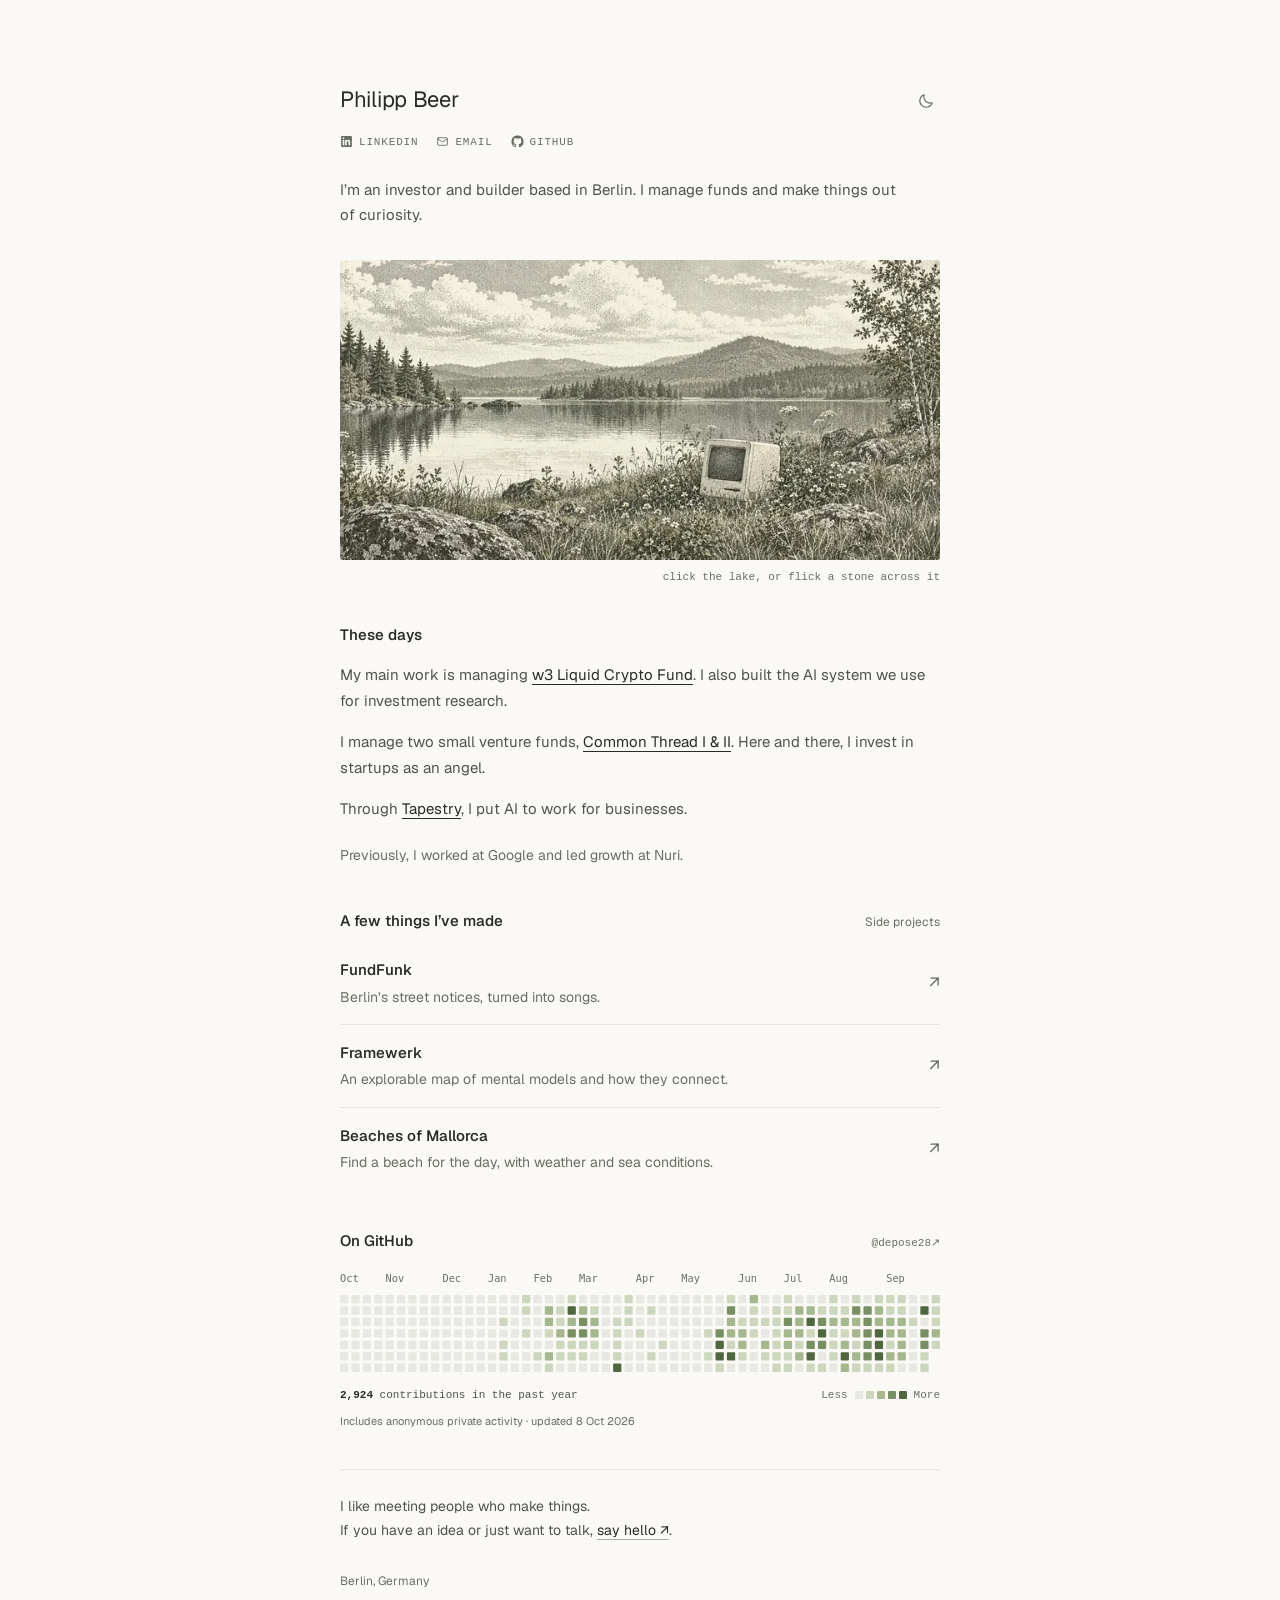
==== index.html @ e9bfef0d "Add geometric PB favicon and complete social sharing metadata" ====
<!doctype html>
<html lang="en" prefix="og: https://ogp.me/ns#">
<head>
  <meta charset="utf-8">
  <meta name="viewport" content="width=device-width, initial-scale=1">
  <title>Philipp Beer</title>
  <meta name="description" content="Investor and builder in Berlin. I manage funds and make things out of curiosity.">
  <link rel="canonical" href="https://philippbeer.me/">
  <meta name="theme-color" content="#faf9f6">
  <script>
    (() => {
      let theme;
      try { theme = localStorage.getItem("philipp-theme"); } catch {}
      if (theme !== "light" && theme !== "dark") {
        theme = matchMedia("(prefers-color-scheme: dark)").matches ? "dark" : "light";
      }
      document.documentElement.dataset.theme = theme;
      document.querySelector('meta[name="theme-color"]').content = theme === "dark" ? "#191c18" : "#faf9f6";
    })();
  </script>
  <meta property="og:type" content="website">
  <meta property="og:site_name" content="Philipp Beer">
  <meta property="og:locale" content="en_GB">
  <meta property="og:title" content="Philipp Beer">
  <meta property="og:description" content="Investor and builder in Berlin. I manage funds and make things out of curiosity.">
  <meta property="og:url" content="https://philippbeer.me/">
  <meta property="og:image" content="https://philippbeer.me/assets/share-lake-v1.jpg">
  <meta property="og:image:secure_url" content="https://philippbeer.me/assets/share-lake-v1.jpg">
  <meta property="og:image:type" content="image/jpeg">
  <meta property="og:image:width" content="1200">
  <meta property="og:image:height" content="600">
  <meta property="og:image:alt" content="A dotted illustration of a vintage computer among wildflowers beside a lake.">
  <meta name="twitter:card" content="summary_large_image">
  <meta name="twitter:title" content="Philipp Beer">
  <meta name="twitter:description" content="Investor and builder in Berlin. I manage funds and make things out of curiosity.">
  <meta name="twitter:image" content="https://philippbeer.me/assets/share-lake-v1.jpg">
  <meta name="twitter:image:alt" content="A dotted illustration of a vintage computer among wildflowers beside a lake.">
  <link rel="icon" href="favicon.ico?v=2" sizes="16x16 32x32 48x48">
  <link rel="icon" href="favicon-32.png?v=2" type="image/png" sizes="32x32">
  <link rel="icon" href="favicon.svg?v=2" type="image/svg+xml" sizes="any">
  <link rel="apple-touch-icon" href="apple-touch-icon.png?v=2" sizes="180x180">
  <link rel="preload" href="assets/fonts/geist-variable.woff2" as="font" type="font/woff2" crossorigin>
  <link rel="stylesheet" href="styles.css">
  <script src="assets/theme.js" defer></script>
  <script src="assets/lake-ripple.js" defer></script>
</head>
<body>
  <a class="skip-link" href="#main">Skip to content</a>
  <main id="main" class="page">
    <header class="intro">
      <div class="intro-top">
        <h1>Philipp Beer</h1>
        <button class="theme-toggle" type="button" aria-label="Dark mode" aria-pressed="false" title="Switch colour theme" hidden>
          <svg class="theme-sun" viewBox="0 0 24 24" fill="none" stroke="currentColor" stroke-width="1.5" stroke-linecap="round" aria-hidden="true"><circle cx="12" cy="12" r="3.5"/><path d="M12 2v2m0 16v2M2 12h2m16 0h2M5 5l1.5 1.5m11 11L19 19M5 19l1.5-1.5m11-11L19 5"/></svg>
          <svg class="theme-moon" viewBox="0 0 24 24" fill="none" stroke="currentColor" stroke-width="1.5" stroke-linecap="round" stroke-linejoin="round" aria-hidden="true"><path d="M20.3 14.4A8.5 8.5 0 0 1 9.6 3.7a8.5 8.5 0 1 0 10.7 10.7Z"/></svg>
        </button>
        <nav class="contact-links" aria-label="Contact and profiles">
          <a class="icon-link" href="https://www.linkedin.com/in/philippbeer/">
            <svg viewBox="0 0 24 24" fill="currentColor" aria-hidden="true"><path d="M20.45 2H3.55C2.69 2 2 2.68 2 3.52v16.96C2 21.32 2.69 22 3.55 22h16.9c.86 0 1.55-.68 1.55-1.52V3.52c0-.84-.69-1.52-1.55-1.52ZM7.93 18.75H4.98V9.2h2.95v9.55ZM6.46 7.9a1.71 1.71 0 1 1 0-3.42 1.71 1.71 0 0 1 0 3.42Zm12.29 10.85h-2.94V14.1c0-1.11-.02-2.53-1.54-2.53-1.55 0-1.79 1.2-1.79 2.45v4.73H9.54V9.2h2.82v1.31h.04c.39-.74 1.35-1.52 2.78-1.52 2.98 0 3.57 1.96 3.57 4.51v5.25Z"/></svg>
            <span class="contact-label">LinkedIn</span>
          </a>
          <a class="icon-link" href="mailto:philippxbeer@gmail.com">
            <svg viewBox="0 0 24 24" fill="none" stroke="currentColor" stroke-width="1.65" stroke-linecap="round" stroke-linejoin="round" aria-hidden="true"><rect x="3" y="5" width="18" height="14" rx="2"/><path d="m3 7 9 6 9-6"/></svg>
            <span class="contact-label">Email</span>
          </a>
          <a class="icon-link" href="https://github.com/depose28">
            <svg viewBox="0 0 24 24" fill="currentColor" aria-hidden="true"><path d="M12 .9a11.1 11.1 0 0 0-3.51 21.63c.56.1.76-.24.76-.53v-2.07c-3.1.67-3.75-1.31-3.75-1.31-.51-1.28-1.24-1.62-1.24-1.62-1.01-.69.08-.67.08-.67 1.12.08 1.71 1.15 1.71 1.15.99 1.7 2.6 1.21 3.24.93.1-.73.39-1.21.71-1.49-2.47-.28-5.07-1.24-5.07-5.49 0-1.21.43-2.2 1.14-2.97-.11-.28-.49-1.41.11-2.93 0 0 .93-.3 3.05 1.13a10.62 10.62 0 0 1 5.55 0c2.12-1.43 3.05-1.13 3.05-1.13.6 1.52.22 2.65.11 2.93.71.77 1.14 1.76 1.14 2.97 0 4.26-2.6 5.2-5.08 5.48.4.35.75 1.02.75 2.06V22c0 .29.2.64.77.53A11.1 11.1 0 0 0 12 .9Z"/></svg>
            <span class="contact-label">GitHub</span>
          </a>
        </nav>
      </div>
      <p class="intro-copy">I’m an investor and builder based in Berlin. I manage funds and make things out of curiosity.</p>
    </header>
    <figure class="landscape">
      <lake-ripple screen="iridescent">
        <img src="assets/lake-720.webp" srcset="assets/lake-720.webp 720w, assets/lake-1440.webp 1440w" sizes="(max-width: 648px) calc(100vw - 48px), 600px" width="1440" height="720" alt="A dotted illustration of a small vintage computer among wildflowers beside a quiet lake." fetchpriority="high" decoding="async">
        <p class="lake-hint" aria-hidden="true"></p>
      </lake-ripple>
    </figure>
    <section class="work" aria-labelledby="work-heading">
      <h2 id="work-heading">These days</h2>
      <p>My main work is managing <a class="work-name" href="https://w3.fund/liquid">w3 Liquid Crypto Fund</a>. I also built the AI system we use for investment research.</p>
      <p>I manage two small venture funds, <a class="work-name" href="https://www.commonthread.capital/">Common Thread I &amp; II</a>. Here and there, I invest in startups as an angel.</p>
      <p>Through <a class="work-name" href="https://tapestry.group/">Tapestry</a>, I put AI to work for businesses.</p>
      <p class="background">Previously, I worked at Google and led growth at Nuri.</p>
    </section>
    <section class="projects" aria-labelledby="projects-heading">
      <div class="section-heading">
        <h2 id="projects-heading">A few things I’ve made</h2>
        <span class="section-note">Side projects</span>
      </div>
      <ul class="project-list">
        <li><a class="project" href="https://fundfunk.berlin/">
          <span class="project-text"><span class="project-name">FundFunk</span><span class="project-description">Berlin’s street notices, turned into songs.</span></span>
          <span class="project-arrow" aria-hidden="true">↗</span>
        </a></li>
        <li><a class="project" href="https://framewerk.dev/">
          <span class="project-text"><span class="project-name">Framewerk</span><span class="project-description">An explorable map of mental models and how they connect.</span></span>
          <span class="project-arrow" aria-hidden="true">↗</span>
        </a></li>
        <li><a class="project" href="https://beachesofmallorca.com/">
          <span class="project-text"><span class="project-name">Beaches of Mallorca</span><span class="project-description">Find a beach for the day, with weather and sea conditions.</span></span>
          <span class="project-arrow" aria-hidden="true">↗</span>
        </a></li>
      </ul>
    </section>
    <!-- activity:start -->
    <section class="activity" aria-labelledby="activity-heading">
      <div class="section-heading">
        <h2 id="activity-heading">On GitHub</h2>
        <a class="activity-profile" href="https://github.com/depose28">@depose28 <span aria-hidden="true">↗</span></a>
      </div>
      <div class="activity-scroll" tabindex="0" role="region" aria-label="GitHub contribution calendar; scroll horizontally to see the full year">
        <img src="assets/github-activity.svg" data-light-src="assets/github-activity.svg" data-dark-src="assets/github-activity-dark.svg" width="580" height="98" alt="2,924 contributions visible on my GitHub profile over the past year. A snapshot from 8 Oct 2026." loading="lazy" decoding="async" aria-describedby="activity-description">
      </div>
      <p id="activity-description" class="sr-only">January 2026: 26; February 2026: 296; March 2026: 269; April 2026: 13; May 2026: 178; June 2026: 270; July 2026: 585; August 2026: 633; September 2026: 556; October 2026: 98. Other months have no recorded contributions.</p>
      <div class="activity-meta">
        <p><strong>2,924</strong> contributions in the past year</p>
        <span class="activity-legend" aria-hidden="true">Less <i style="--level: var(--activity-0)"></i><i style="--level: var(--activity-1)"></i><i style="--level: var(--activity-2)"></i><i style="--level: var(--activity-3)"></i><i style="--level: var(--activity-4)"></i> More</span>
      </div>
      <p class="activity-note">Includes anonymous private activity · updated <time datetime="2026-10-08">8 Oct 2026</time></p>
    </section>
    <!-- activity:end -->
    <footer class="footer">
      <p>I like meeting people who make things.<br>If you have an idea or just want to talk, <a href="mailto:philippxbeer@gmail.com">say hello<span aria-hidden="true"> ↗</span></a>.</p>
      <span class="location">Berlin, Germany</span>
    </footer>
  </main>
</body>
</html>
---- styles.css ----
@font-face {
  font-family: "Geist";
  src: url("assets/fonts/geist-variable.woff2") format("woff2");
  font-style: normal;
  font-weight: 100 900;
  font-display: swap;
}

:root {
  color-scheme: light;
  --paper: #faf9f6;
  --ink: #292b27;
  --body: #50534c;
  --muted: #696e63;
  --line: #e5e5de;
  --accent: #536347;
  --hover: #f0f0e9;
  --selection: #dfe5d5;
  --landscape-filter: none;
  --activity-0: #e7e8e1;
  --activity-1: #ccd7bd;
  --activity-2: #a4b78d;
  --activity-3: #788f61;
  --activity-4: #4f663e;
  font-family: "Geist", -apple-system, BlinkMacSystemFont, "Segoe UI", sans-serif;
  font-synthesis: none;
}

:root[data-theme="dark"] {
  color-scheme: dark;
  --paper: #191c18;
  --ink: #eeeee7;
  --body: #c8cdc2;
  --muted: #a4ac9e;
  --line: #353b31;
  --accent: #b7c8a1;
  --hover: #242a21;
  --selection: #3d4c34;
  --landscape-filter: brightness(.72) saturate(.7);
  --activity-0: #30362d;
  --activity-1: #44523b;
  --activity-2: #657853;
  --activity-3: #90a779;
  --activity-4: #bed2a8;
}

*, *::before, *::after {
  box-sizing: border-box;
}

html {
  -webkit-text-size-adjust: 100%;
  text-size-adjust: 100%;
  background: var(--paper);
}

body {
  margin: 0;
  color: var(--body);
  font-size: 15px;
  line-height: 1.7;
  -webkit-font-smoothing: antialiased;
}

::selection {
  background: var(--selection);
  color: var(--ink);
}

a {
  color: inherit;
  text-decoration-thickness: 1px;
  text-underline-offset: 4px;
}

a:focus-visible,
button:focus-visible {
  outline: 2px solid var(--accent);
  outline-offset: 5px;
}

.skip-link {
  position: absolute;
  top: 8px;
  left: 16px;
  padding: 8px 12px;
  background: var(--paper);
  transform: translateY(-160%);
  z-index: 1;
}

.skip-link:focus {
  transform: translateY(0);
}

.page {
  width: min(100% - 48px, 600px);
  margin: 0 auto;
  padding: 84px 0 48px;
}

.intro-top {
  display: block;
  position: relative;
}

h1 {
  margin: 0;
  padding-right: 52px;
  color: var(--ink);
  font-family: inherit;
  font-size: 22px;
  font-weight: 400;
  letter-spacing: -0.3px;
  line-height: 1.4;
}

.theme-toggle {
  position: absolute;
  top: -5px;
  right: -8px;
  width: 44px;
  height: 44px;
  padding: 0;
  border: 0;
  border-radius: 50%;
  background: transparent;
  color: var(--muted);
  cursor: pointer;
  -webkit-tap-highlight-color: transparent;
}

.theme-toggle:hover {
  background: var(--hover);
  color: var(--ink);
}

.theme-toggle svg {
  position: absolute;
  inset: 13px;
  width: 18px;
  height: 18px;
}

.theme-sun,
[data-theme="dark"] .theme-moon {
  opacity: 0;
}

.theme-moon,
[data-theme="dark"] .theme-sun {
  opacity: 1;
}

/* The browser captures both themes; only a small SVG mask moves between them. */
:root.theme-shift::view-transition-old(root),
:root.theme-shift::view-transition-new(root) {
  animation: none;
  mix-blend-mode: normal;
}

:root.theme-shift::view-transition-group(root) {
  animation-duration: 0s;
}

:root.theme-shift::view-transition-new(root) {
  mask-image: var(--theme-mask);
  mask-size: var(--theme-mask-size);
  mask-repeat: no-repeat;
  mask-position: var(--theme-mask-end);
}

:root.theme-shift::view-transition {
  pointer-events: none;
}

.contact-links {
  display: flex;
  flex-wrap: wrap;
  gap: 0 18px;
  margin-top: 9px;
}

.icon-link {
  display: inline-flex;
  align-items: center;
  gap: 6px;
  min-height: 36px;
  color: var(--muted);
  font-family: ui-monospace, "SFMono-Regular", Consolas, monospace;
  font-size: 11px;
  font-weight: 500;
  letter-spacing: 0.075em;
  line-height: 1.5;
  text-decoration: none;
  text-transform: uppercase;
  transition: color 150ms ease;
}

.icon-link svg {
  width: 13px;
  height: 13px;
}

.icon-link:hover,
.icon-link:focus-visible {
  color: var(--ink);
}

.icon-link:hover .contact-label {
  text-decoration: underline;
  text-underline-offset: 4px;
}

.intro-copy {
  margin: 17px 0 0;
  max-width: 560px;
  text-wrap: pretty;
}

.landscape {
  margin: 32px 0 40px;
}

.landscape img,
.lake-canvas {
  display: block;
  width: 100%;
  height: auto;
  aspect-ratio: 2 / 1;
  border-radius: 3px;
  object-fit: cover;
  filter: var(--landscape-filter);
}

lake-ripple {
  display: block;
  position: relative;
}

lake-ripple:not([data-ready]) .lake-canvas {
  position: absolute;
  inset: 0 auto auto 0;
  visibility: hidden;
}

.lake-canvas {
  touch-action: pan-y pinch-zoom;
  user-select: none;
  -webkit-tap-highlight-color: transparent;
}

.lake-hint {
  min-height: 28px;
  margin: 10px 0 -14px;
  color: var(--muted);
  font: 11px / 14px ui-monospace, "SFMono-Regular", Consolas, monospace;
  text-align: right;
  opacity: 0;
  transition: opacity 400ms ease;
}

lake-ripple[data-ready]:not([data-reduced]) .lake-hint:not(.is-seen) {
  opacity: 1;
}

.lake-controls {
  position: absolute;
  inset: auto 8px 38px;
  display: flex;
  flex-wrap: wrap;
  gap: 6px;
  opacity: 0;
  pointer-events: none;
}

.lake-controls:focus-within {
  opacity: 1;
  pointer-events: auto;
}

.lake-controls button {
  min-height: 44px;
  padding: 8px 12px;
  border: 1px solid var(--line);
  border-radius: 3px;
  background: var(--paper);
  color: var(--ink);
  font: inherit;
  font-size: 12px;
  cursor: pointer;
}

.lake-controls button:hover {
  background: var(--hover);
}

lake-ripple[data-reduced] .lake-controls {
  display: none;
}

h2 {
  margin: 0 0 16px;
  color: var(--ink);
  font-size: 15px;
  font-weight: 550;
  line-height: 1.5;
}

.work p {
  margin: 0 0 16px;
  text-wrap: pretty;
}

.work-name {
  color: var(--ink);
  font-weight: inherit;
}

.work .background {
  margin: 22px 0 0;
  color: var(--muted);
  font-size: 14px;
}

.projects {
  margin-top: 42px;
}

.section-heading {
  display: flex;
  align-items: baseline;
  justify-content: space-between;
  gap: 16px;
}

.section-heading h2 {
  margin-bottom: 10px;
}

.section-note {
  color: var(--muted);
  font-size: 12px;
}

.project-list {
  list-style: none;
  margin: 0;
  padding: 0;
}

.project-list li + li {
  border-top: 1px solid var(--line);
}

.project {
  display: flex;
  align-items: center;
  justify-content: space-between;
  gap: 24px;
  margin-inline: -12px;
  padding: 15px 12px 16px;
  border-radius: 4px;
  text-decoration: none;
  transition: background-color 150ms ease;
}

.project-name, .project-description {
  display: block;
}

.project-name {
  color: var(--ink);
  font-size: 15px;
  font-weight: 550;
}

.project-description {
  margin-top: 3px;
  color: var(--muted);
  font-size: 14px;
  line-height: 1.6;
}

.project-arrow {
  flex-shrink: 0;
  color: var(--muted);
  font-size: 17px;
  transition: color 150ms ease, transform 150ms ease;
}

.project:hover {
  background: var(--hover);
}

.project:hover .project-name {
  text-decoration: underline;
  text-decoration-thickness: 1px;
  text-underline-offset: 4px;
}

.project:hover .project-arrow {
  color: var(--accent);
  transform: translate(2px, -2px);
}

.activity {
  margin-top: 40px;
}

.activity-profile {
  display: inline-flex;
  align-items: center;
  min-height: 24px;
  color: var(--muted);
  font-family: ui-monospace, "SFMono-Regular", Consolas, monospace;
  font-size: 11px;
  text-decoration: none;
}

.activity-profile:hover {
  text-decoration: underline;
}

.activity-scroll {
  overflow-x: auto;
  padding: 10px 0 8px;
  scrollbar-width: thin;
  scrollbar-color: #a4b78d var(--paper);
}

.activity-scroll:focus-visible {
  outline: 2px solid var(--accent);
  outline-offset: 5px;
}

.activity-scroll img {
  display: block;
  width: 100%;
  min-width: 580px;
  height: auto;
}

.activity-meta {
  display: flex;
  flex-wrap: wrap;
  align-items: center;
  justify-content: space-between;
  gap: 8px 16px;
  margin-top: 4px;
  font-family: ui-monospace, "SFMono-Regular", Consolas, monospace;
  font-size: 11px;
}

.activity-meta p {
  margin: 0;
}

.activity-meta strong {
  color: var(--ink);
  font-weight: 550;
}

.activity-legend {
  display: flex;
  align-items: center;
  gap: 3px;
  color: var(--muted);
}

.activity-legend i {
  width: 8px;
  height: 8px;
  border-radius: 1px;
  background: var(--level);
}

.activity-legend i:first-of-type {
  margin-left: 4px;
}

.activity-legend i:last-of-type {
  margin-right: 4px;
}

.activity-note {
  margin: 8px 0 0;
  color: var(--muted);
  font-size: 11px;
}

.sr-only {
  position: absolute;
  width: 1px;
  height: 1px;
  padding: 0;
  margin: -1px;
  overflow: hidden;
  clip-path: inset(50%);
  white-space: nowrap;
  border: 0;
}

.footer {
  margin-top: 38px;
  padding-top: 25px;
  border-top: 1px solid var(--line);
  font-size: 14px;
}

.footer p {
  margin: 0;
}

.footer a {
  color: var(--ink);
  text-decoration-color: #a8ad9e;
}

.footer a:hover {
  text-decoration-color: var(--ink);
}

.location {
  display: block;
  margin-top: 28px;
  color: var(--muted);
  font-size: 12px;
}

@media (max-width: 480px) {
  body {
    font-size: 16px;
  }
  .page {
    padding-top: 40px;
    padding-bottom: 32px;
  }
  .icon-link {
    min-height: 44px;
  }
  .intro-copy {
    margin-top: 18px;
  }
  .landscape {
    margin-top: 26px;
    margin-bottom: 32px;
  }
  .projects {
    margin-top: 34px;
  }
  .section-note {
    display: none;
  }
}

@media (prefers-reduced-motion: reduce) {
  *, *::before, *::after {
    transition: none !important;
  }
}
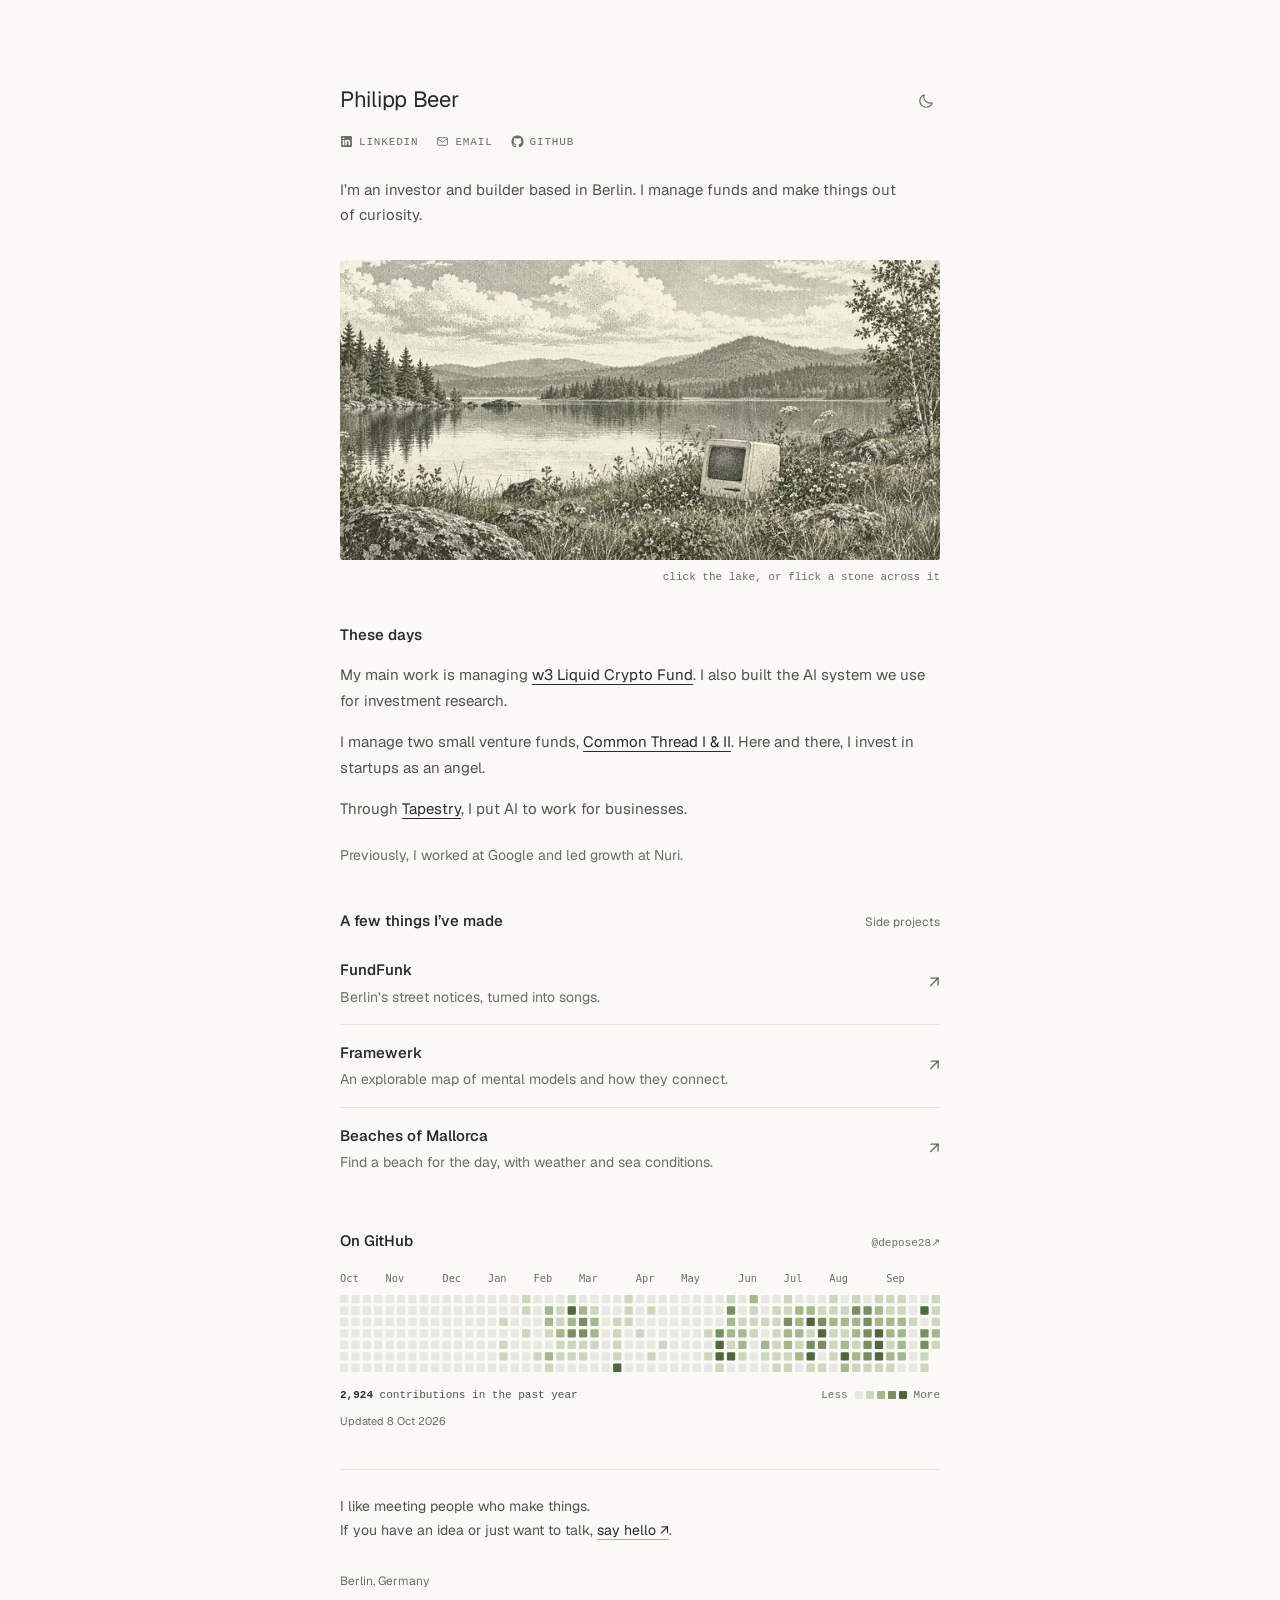
==== commit 09c9a59f: "Simplify contribution calendar note" ====
--- a/index.html
+++ b/index.html
@@ -3,10 +3,18 @@
 <head>
   <meta charset="utf-8">
   <meta name="viewport" content="width=device-width, initial-scale=1">
-  <title>Philipp Beer</title>
-  <meta name="description" content="Investor and builder in Berlin. I manage funds and make things out of curiosity.">
+  <title>Philipp Beer | Investor &amp; Builder</title>
+  <meta name="description" content="Investor and builder based in Berlin. I manage funds, put AI to work for businesses, and make things out of curiosity.">
   <link rel="canonical" href="https://philippbeer.me/">
   <meta name="theme-color" content="#faf9f6">
+  <script type="application/ld+json">
+    {
+      "@context": "https://schema.org",
+      "@type": "WebSite",
+      "name": "Philipp Beer",
+      "url": "https://philippbeer.me/"
+    }
+  </script>
   <script>
     (() => {
       let theme;
@@ -21,8 +29,8 @@
   <meta property="og:type" content="website">
   <meta property="og:site_name" content="Philipp Beer">
   <meta property="og:locale" content="en_GB">
-  <meta property="og:title" content="Philipp Beer">
-  <meta property="og:description" content="Investor and builder in Berlin. I manage funds and make things out of curiosity.">
+  <meta property="og:title" content="Philipp Beer | Investor &amp; Builder">
+  <meta property="og:description" content="Investor and builder based in Berlin. I manage funds, put AI to work for businesses, and make things out of curiosity.">
   <meta property="og:url" content="https://philippbeer.me/">
   <meta property="og:image" content="https://philippbeer.me/assets/share-lake-v1.jpg">
   <meta property="og:image:secure_url" content="https://philippbeer.me/assets/share-lake-v1.jpg">
@@ -31,8 +39,8 @@
   <meta property="og:image:height" content="600">
   <meta property="og:image:alt" content="A dotted illustration of a vintage computer among wildflowers beside a lake.">
   <meta name="twitter:card" content="summary_large_image">
-  <meta name="twitter:title" content="Philipp Beer">
-  <meta name="twitter:description" content="Investor and builder in Berlin. I manage funds and make things out of curiosity.">
+  <meta name="twitter:title" content="Philipp Beer | Investor &amp; Builder">
+  <meta name="twitter:description" content="Investor and builder based in Berlin. I manage funds, put AI to work for businesses, and make things out of curiosity.">
   <meta name="twitter:image" content="https://philippbeer.me/assets/share-lake-v1.jpg">
   <meta name="twitter:image:alt" content="A dotted illustration of a vintage computer among wildflowers beside a lake.">
   <link rel="icon" href="favicon.ico?v=2" sizes="16x16 32x32 48x48">
@@ -118,7 +126,7 @@
         <p><strong>2,924</strong> contributions in the past year</p>
         <span class="activity-legend" aria-hidden="true">Less <i style="--level: var(--activity-0)"></i><i style="--level: var(--activity-1)"></i><i style="--level: var(--activity-2)"></i><i style="--level: var(--activity-3)"></i><i style="--level: var(--activity-4)"></i> More</span>
       </div>
-      <p class="activity-note">Includes anonymous private activity · updated <time datetime="2026-10-08">8 Oct 2026</time></p>
+      <p class="activity-note">Updated <time datetime="2026-10-08">8 Oct 2026</time></p>
     </section>
     <!-- activity:end -->
     <footer class="footer">
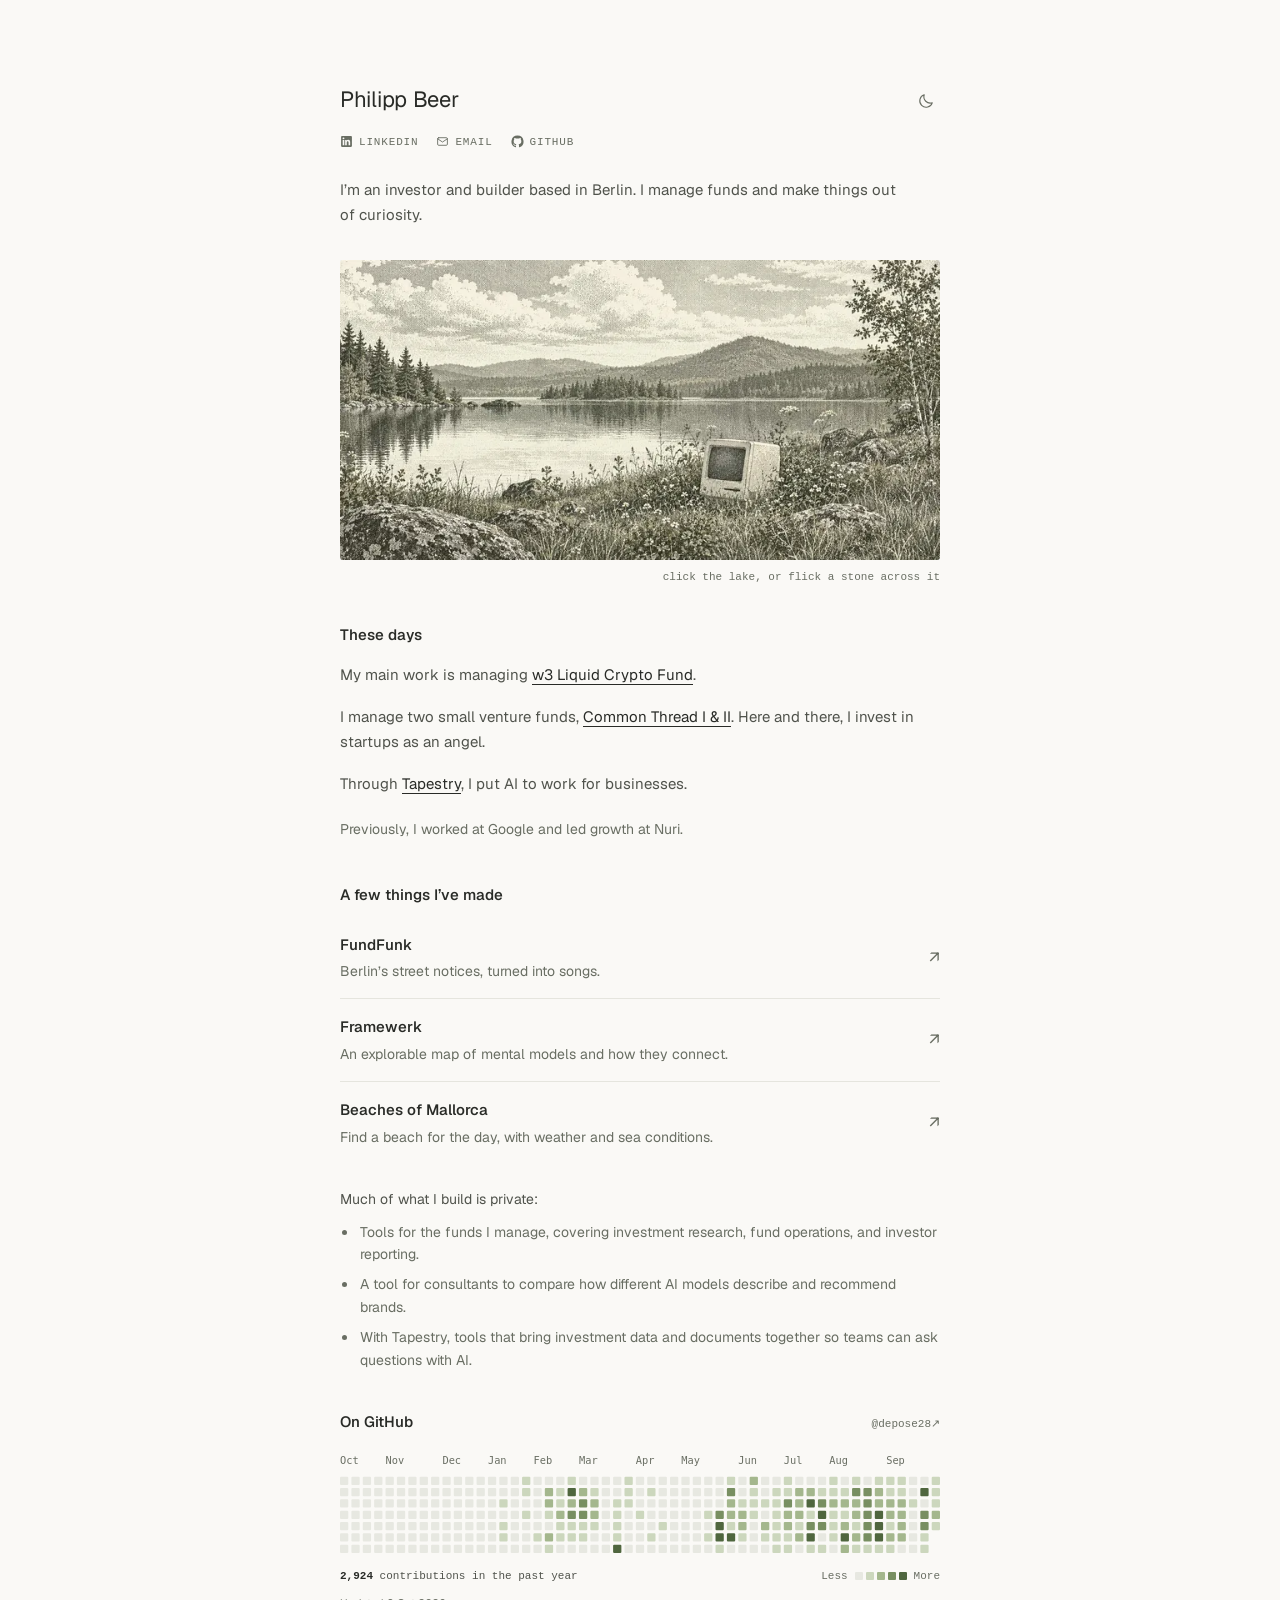
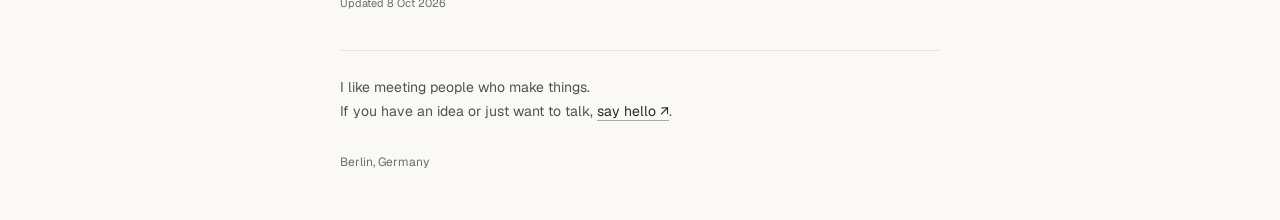
==== commit 15303bcd: "Add understated private-work descriptions" ====
--- a/index.html
+++ b/index.html
@@ -43,10 +43,10 @@
   <meta name="twitter:description" content="Investor and builder based in Berlin. I manage funds, put AI to work for businesses, and make things out of curiosity.">
   <meta name="twitter:image" content="https://philippbeer.me/assets/share-lake-v1.jpg">
   <meta name="twitter:image:alt" content="A dotted illustration of a vintage computer among wildflowers beside a lake.">
-  <link rel="icon" href="favicon.ico?v=2" sizes="16x16 32x32 48x48">
-  <link rel="icon" href="favicon-32.png?v=2" type="image/png" sizes="32x32">
-  <link rel="icon" href="favicon.svg?v=2" type="image/svg+xml" sizes="any">
-  <link rel="apple-touch-icon" href="apple-touch-icon.png?v=2" sizes="180x180">
+  <link rel="icon" href="favicon.ico?v=3" sizes="16x16 32x32 48x48">
+  <link rel="icon" href="favicon-32.png?v=3" type="image/png" sizes="32x32">
+  <link rel="icon" href="favicon.svg?v=3" type="image/svg+xml" sizes="any">
+  <link rel="apple-touch-icon" href="apple-touch-icon.png?v=3" sizes="180x180">
   <link rel="preload" href="assets/fonts/geist-variable.woff2" as="font" type="font/woff2" crossorigin>
   <link rel="stylesheet" href="styles.css">
   <script src="assets/theme.js" defer></script>
@@ -63,7 +63,7 @@
           <svg class="theme-moon" viewBox="0 0 24 24" fill="none" stroke="currentColor" stroke-width="1.5" stroke-linecap="round" stroke-linejoin="round" aria-hidden="true"><path d="M20.3 14.4A8.5 8.5 0 0 1 9.6 3.7a8.5 8.5 0 1 0 10.7 10.7Z"/></svg>
         </button>
         <nav class="contact-links" aria-label="Contact and profiles">
-          <a class="icon-link" href="https://www.linkedin.com/in/philippbeer/">
+          <a class="icon-link" href="https://www.linkedin.com/in/philipp-beer/">
             <svg viewBox="0 0 24 24" fill="currentColor" aria-hidden="true"><path d="M20.45 2H3.55C2.69 2 2 2.68 2 3.52v16.96C2 21.32 2.69 22 3.55 22h16.9c.86 0 1.55-.68 1.55-1.52V3.52c0-.84-.69-1.52-1.55-1.52ZM7.93 18.75H4.98V9.2h2.95v9.55ZM6.46 7.9a1.71 1.71 0 1 1 0-3.42 1.71 1.71 0 0 1 0 3.42Zm12.29 10.85h-2.94V14.1c0-1.11-.02-2.53-1.54-2.53-1.55 0-1.79 1.2-1.79 2.45v4.73H9.54V9.2h2.82v1.31h.04c.39-.74 1.35-1.52 2.78-1.52 2.98 0 3.57 1.96 3.57 4.51v5.25Z"/></svg>
             <span class="contact-label">LinkedIn</span>
           </a>
@@ -87,16 +87,13 @@
     </figure>
     <section class="work" aria-labelledby="work-heading">
       <h2 id="work-heading">These days</h2>
-      <p>My main work is managing <a class="work-name" href="https://w3.fund/liquid">w3 Liquid Crypto Fund</a>. I also built the AI system we use for investment research.</p>
+      <p>My main work is managing <a class="work-name" href="https://w3.fund/liquid">w3 Liquid Crypto Fund</a>.</p>
       <p>I manage two small venture funds, <a class="work-name" href="https://www.commonthread.capital/">Common Thread I &amp; II</a>. Here and there, I invest in startups as an angel.</p>
       <p>Through <a class="work-name" href="https://tapestry.group/">Tapestry</a>, I put AI to work for businesses.</p>
       <p class="background">Previously, I worked at Google and led growth at Nuri.</p>
     </section>
     <section class="projects" aria-labelledby="projects-heading">
-      <div class="section-heading">
-        <h2 id="projects-heading">A few things I’ve made</h2>
-        <span class="section-note">Side projects</span>
-      </div>
+      <h2 id="projects-heading">A few things I’ve made</h2>
       <ul class="project-list">
         <li><a class="project" href="https://fundfunk.berlin/">
           <span class="project-text"><span class="project-name">FundFunk</span><span class="project-description">Berlin’s street notices, turned into songs.</span></span>
@@ -111,6 +108,14 @@
           <span class="project-arrow" aria-hidden="true">↗</span>
         </a></li>
       </ul>
+      <div class="private-work">
+        <p>Much of what I build is private:</p>
+        <ul>
+          <li>Tools for the funds I manage, covering investment research, fund operations, and investor reporting.</li>
+          <li>A tool for consultants to compare how different AI models describe and recommend brands.</li>
+          <li>With Tapestry, tools that bring investment data and documents together so teams can ask questions with AI.</li>
+        </ul>
+      </div>
     </section>
     <!-- activity:start -->
     <section class="activity" aria-labelledby="activity-heading">
--- a/styles.css
+++ b/styles.css
@@ -338,9 +338,8 @@
   margin-bottom: 10px;
 }
 
-.section-note {
-  color: var(--muted);
-  font-size: 12px;
+.projects > h2 {
+  margin-bottom: 10px;
 }
 
 .project-list {
@@ -404,6 +403,30 @@
   transform: translate(2px, -2px);
 }
 
+.private-work {
+  margin-top: 24px;
+  font-size: 14px;
+  line-height: 1.6;
+}
+
+.private-work p {
+  margin: 0 0 10px;
+}
+
+.private-work ul {
+  margin: 0;
+  padding-left: 18px;
+  color: var(--muted);
+}
+
+.private-work li {
+  padding-left: 2px;
+}
+
+.private-work li + li {
+  margin-top: 8px;
+}
+
 .activity {
   margin-top: 40px;
 }
@@ -549,9 +572,6 @@
   .projects {
     margin-top: 34px;
   }
-  .section-note {
-    display: none;
-  }
 }
 
 @media (prefers-reduced-motion: reduce) {
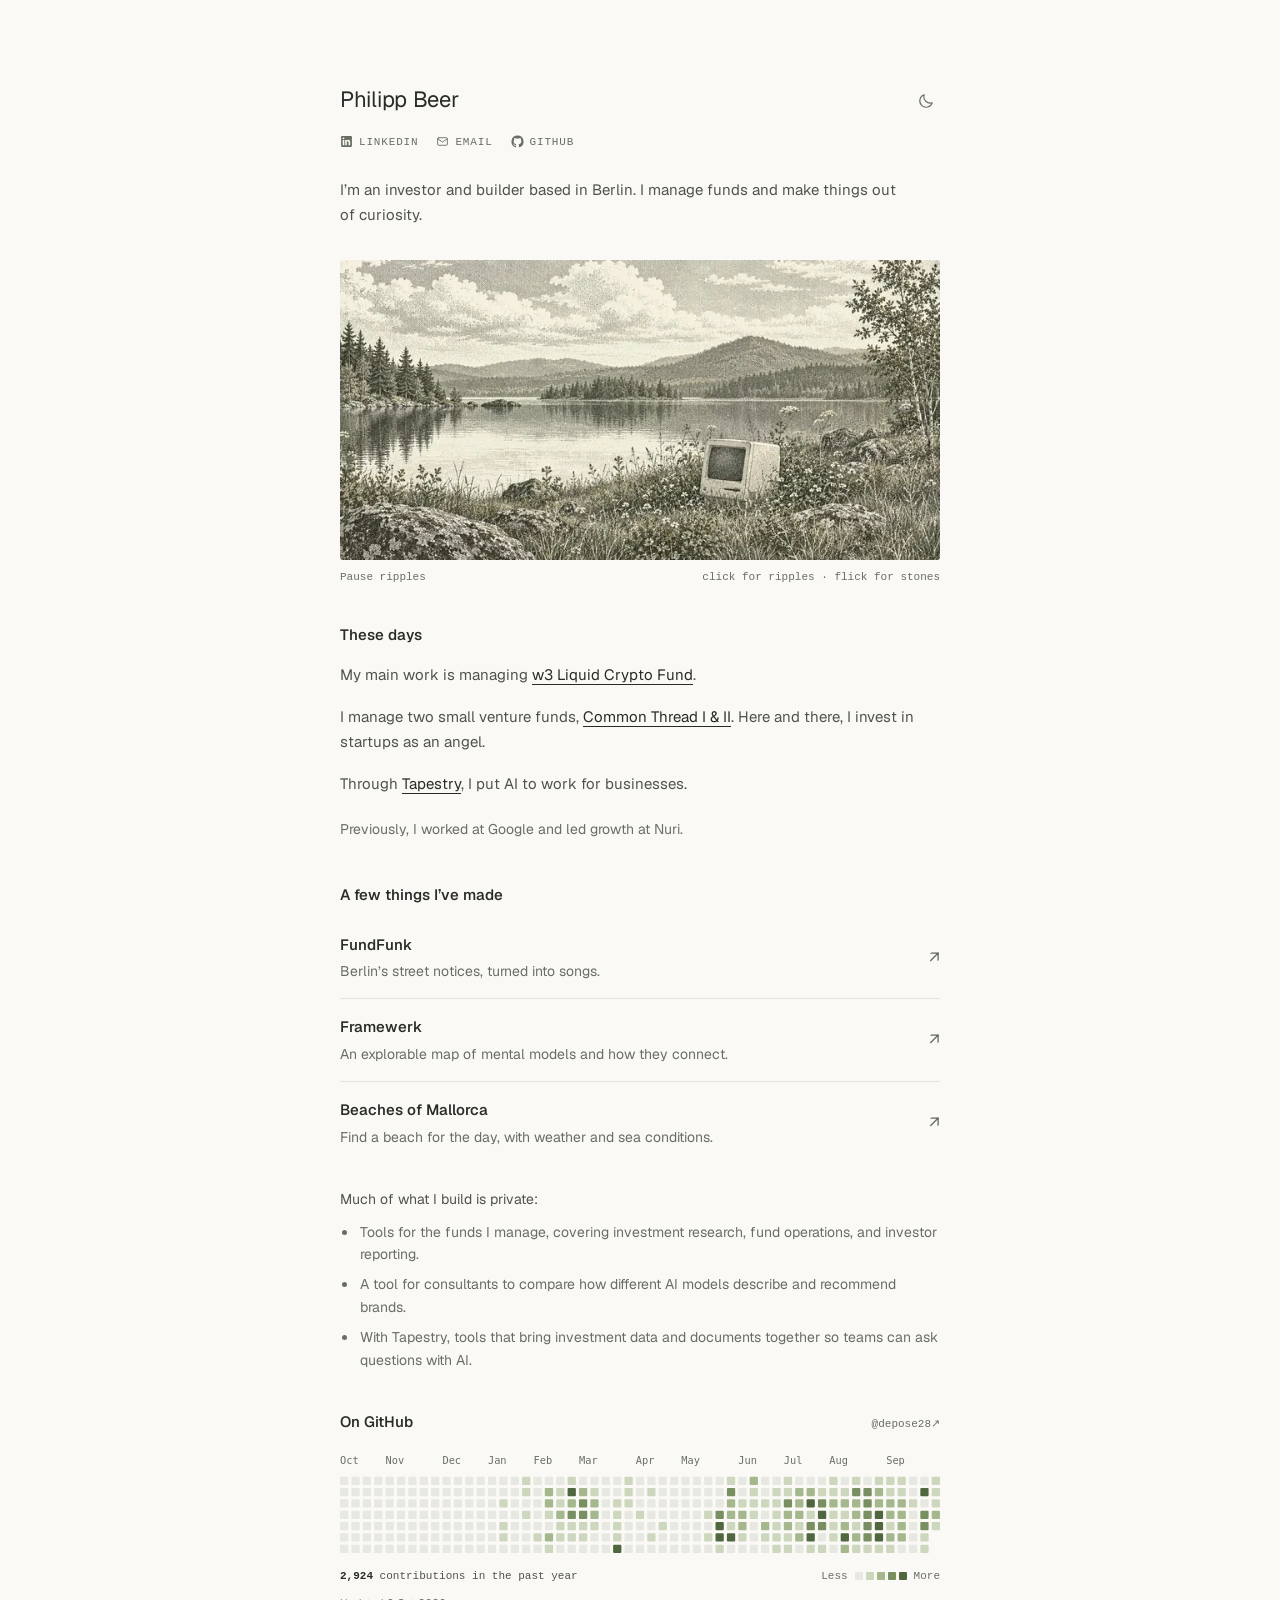
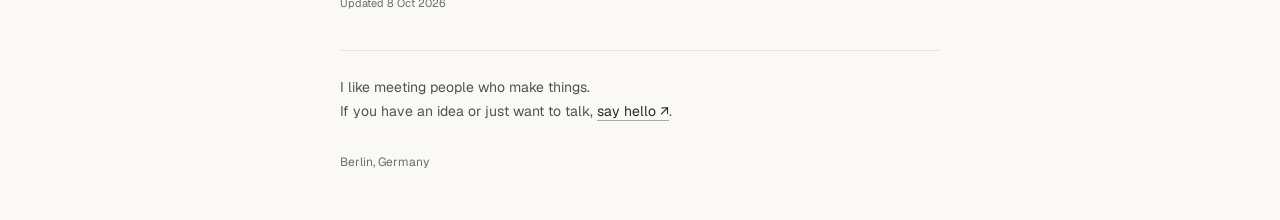
==== commit b5f12674: "Soften lake interactions and add gentle ambient ripples" ====
--- a/index.html
+++ b/index.html
@@ -82,7 +82,10 @@
     <figure class="landscape">
       <lake-ripple screen="iridescent">
         <img src="assets/lake-720.webp" srcset="assets/lake-720.webp 720w, assets/lake-1440.webp 1440w" sizes="(max-width: 648px) calc(100vw - 48px), 600px" width="1440" height="720" alt="A dotted illustration of a small vintage computer among wildflowers beside a quiet lake." fetchpriority="high" decoding="async">
-        <p class="lake-hint" aria-hidden="true"></p>
+        <div class="lake-caption">
+          <button class="lake-ambient-toggle" type="button" title="Pause automatic ripples" hidden>Pause ripples</button>
+          <p class="lake-hint" aria-hidden="true"></p>
+        </div>
       </lake-ripple>
     </figure>
     <section class="work" aria-labelledby="work-heading">
--- a/styles.css
+++ b/styles.css
@@ -250,9 +250,39 @@
   -webkit-tap-highlight-color: transparent;
 }
 
-.lake-hint {
+.lake-caption {
+  display: flex;
+  align-items: flex-start;
+  justify-content: space-between;
+  gap: 16px;
   min-height: 28px;
   margin: 10px 0 -14px;
+}
+
+.lake-ambient-toggle {
+  flex: 0 0 auto;
+  min-width: 94px;
+  white-space: nowrap;
+  min-height: 28px;
+  padding: 0 0 14px;
+  text-align: left;
+  border: 0;
+  background: transparent;
+  color: var(--muted);
+  font: 11px / 14px ui-monospace, "SFMono-Regular", Consolas, monospace;
+  cursor: pointer;
+}
+
+.lake-ambient-toggle:hover {
+  color: var(--ink);
+  text-decoration: underline;
+  text-underline-offset: 3px;
+}
+
+.lake-hint {
+  flex: 1;
+  min-height: 28px;
+  margin: 0;
   color: var(--muted);
   font: 11px / 14px ui-monospace, "SFMono-Regular", Consolas, monospace;
   text-align: right;
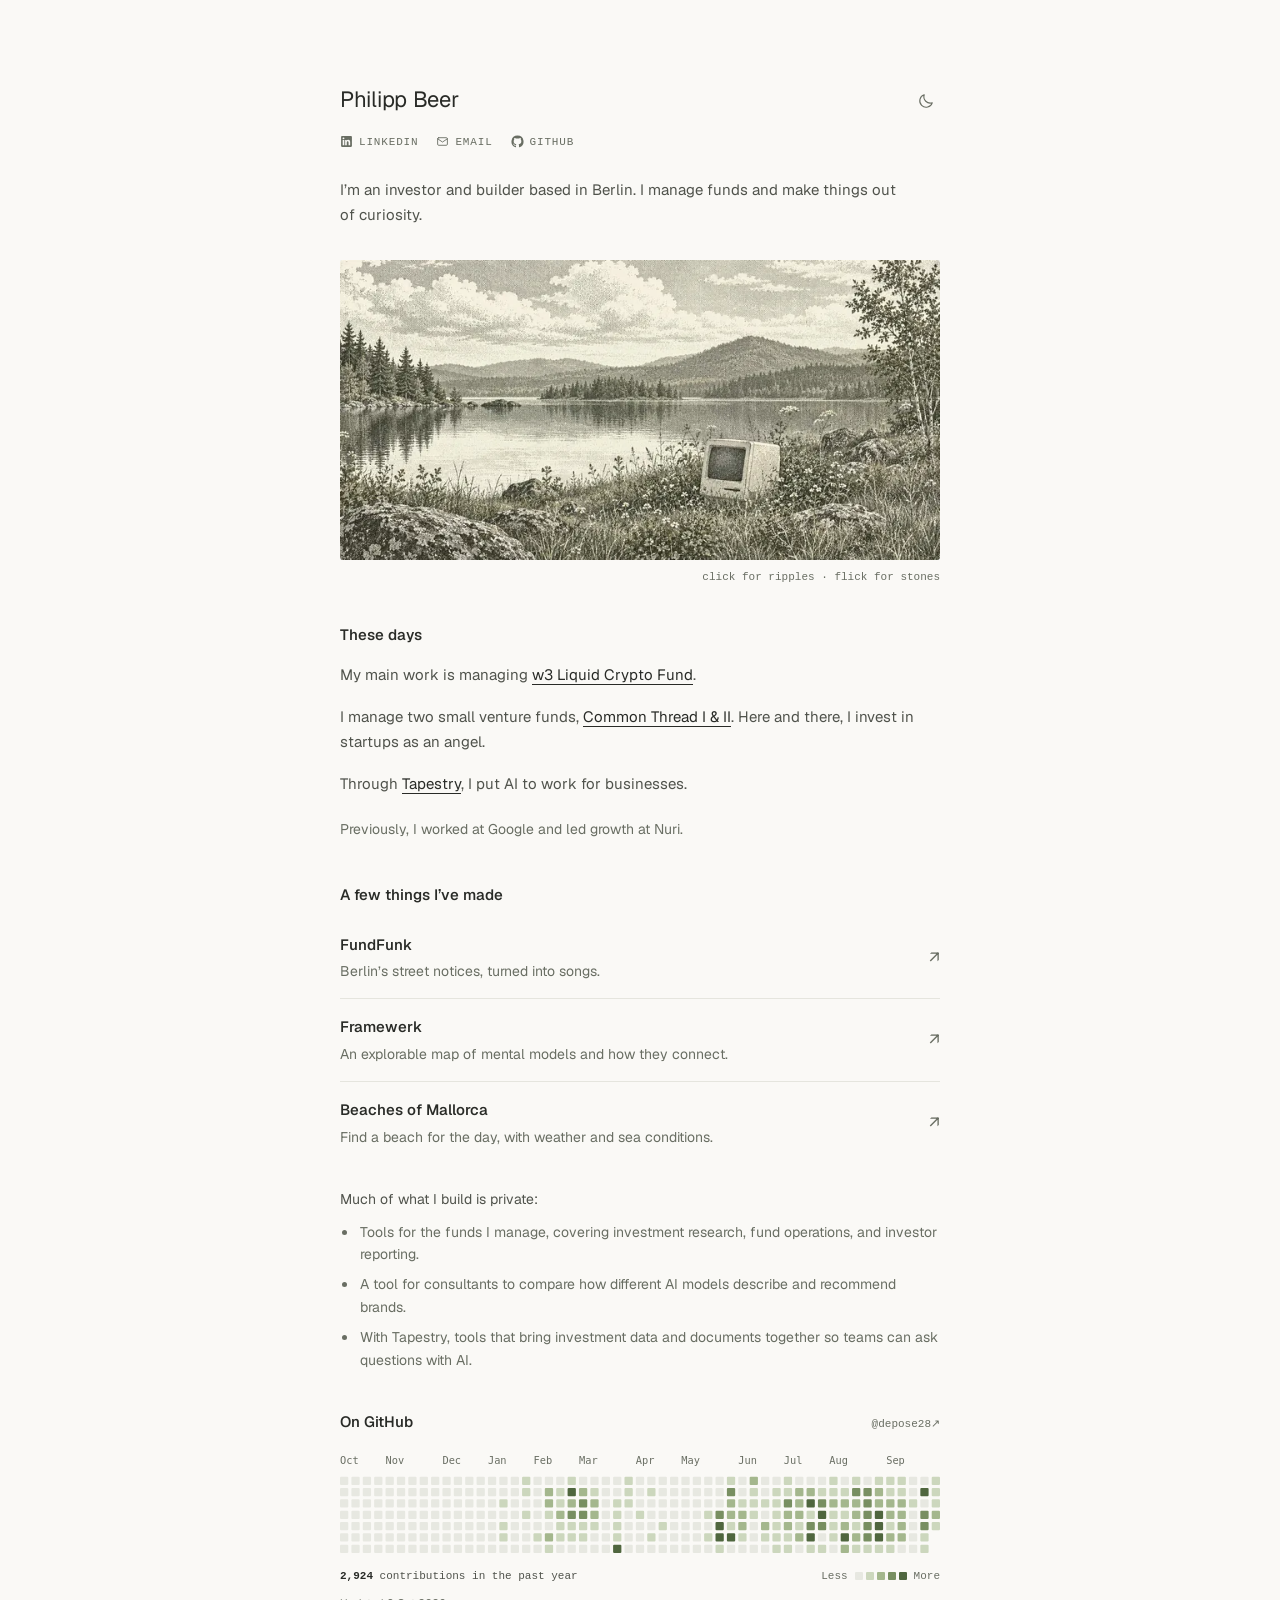
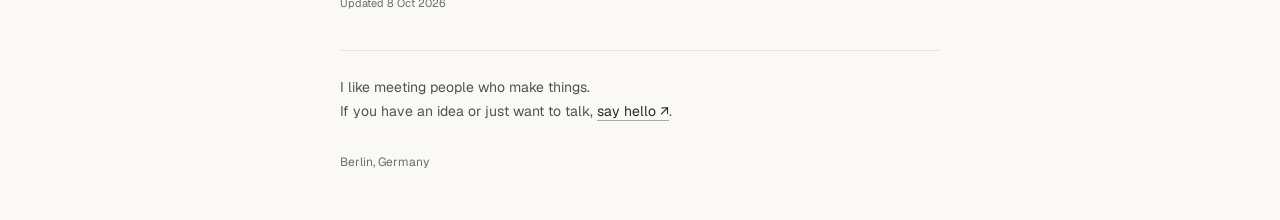
==== commit 985a2e98: "Remove automatic ripple pause control" ====
--- a/index.html
+++ b/index.html
@@ -83,7 +83,6 @@
       <lake-ripple screen="iridescent">
         <img src="assets/lake-720.webp" srcset="assets/lake-720.webp 720w, assets/lake-1440.webp 1440w" sizes="(max-width: 648px) calc(100vw - 48px), 600px" width="1440" height="720" alt="A dotted illustration of a small vintage computer among wildflowers beside a quiet lake." fetchpriority="high" decoding="async">
         <div class="lake-caption">
-          <button class="lake-ambient-toggle" type="button" title="Pause automatic ripples" hidden>Pause ripples</button>
           <p class="lake-hint" aria-hidden="true"></p>
         </div>
       </lake-ripple>
--- a/styles.css
+++ b/styles.css
@@ -259,26 +259,6 @@
   margin: 10px 0 -14px;
 }
 
-.lake-ambient-toggle {
-  flex: 0 0 auto;
-  min-width: 94px;
-  white-space: nowrap;
-  min-height: 28px;
-  padding: 0 0 14px;
-  text-align: left;
-  border: 0;
-  background: transparent;
-  color: var(--muted);
-  font: 11px / 14px ui-monospace, "SFMono-Regular", Consolas, monospace;
-  cursor: pointer;
-}
-
-.lake-ambient-toggle:hover {
-  color: var(--ink);
-  text-decoration: underline;
-  text-underline-offset: 3px;
-}
-
 .lake-hint {
   flex: 1;
   min-height: 28px;
